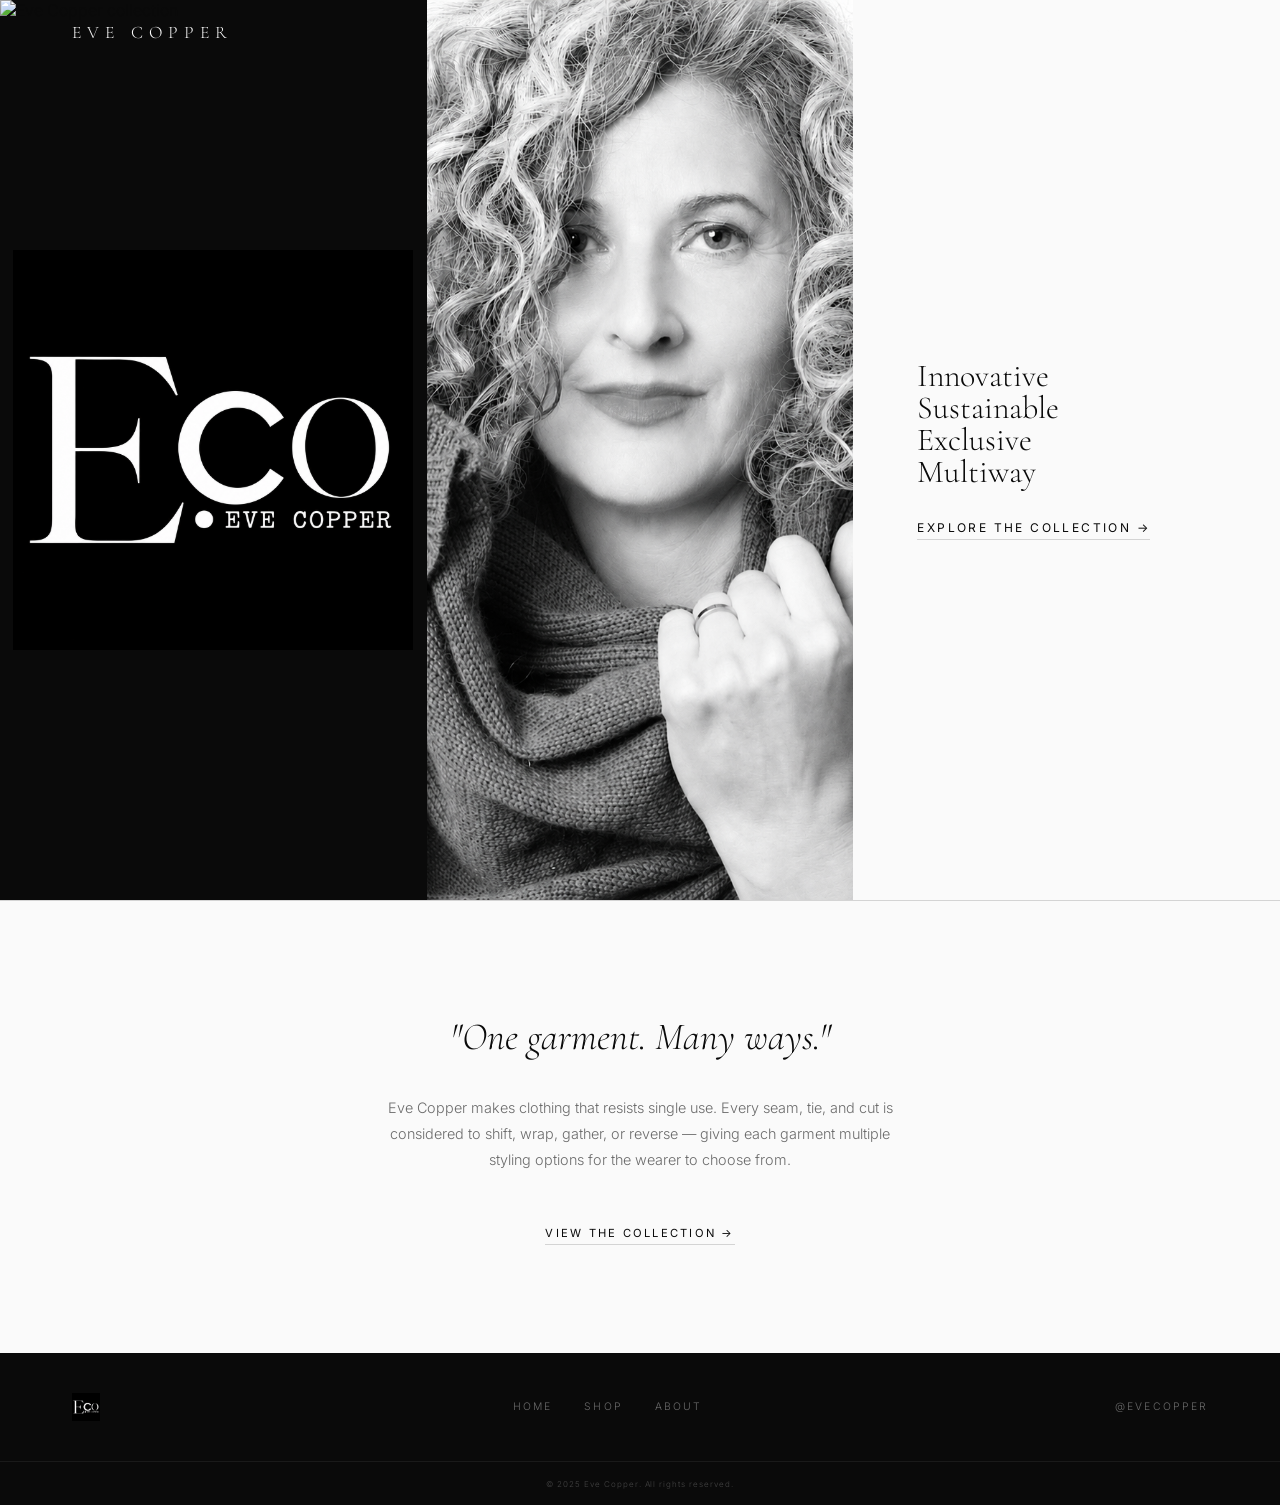
==== index.html @ e7445c1d "Remove preview strip section from index.html Removed the preview strip section from the HTML." ====
<!DOCTYPE html>
<html lang="en">
<head>
  <meta charset="UTF-8">
  <meta name="viewport" content="width=device-width, initial-scale=1.0">
  <meta name="description" content="Eve Copper — Multiwear fashion. Each piece designed to be worn multiple ways.">
  <title>Eve Copper</title>
  <link rel="preconnect" href="https://fonts.googleapis.com">
  <link rel="preconnect" href="https://fonts.gstatic.com" crossorigin>
  <link href="https://fonts.googleapis.com/css2?family=Cormorant+Garamond:ital,wght@0,300;0,400;0,500;1,300;1,400&family=Inter:wght@300;400;500&display=swap" rel="stylesheet">
  <link rel="icon" type="image/svg+xml" href="favicon.svg">
  <link rel="stylesheet" href="css/style.css">
</head>
<body>

  <header>
    <nav class="site-nav site-nav--transparent" aria-label="Main navigation">
      <div class="nav-inner">
        <a href="index.html" class="nav-logo">Eve Copper</a>
        <div class="nav-links">
          <a href="shop.html">Shop</a>
          <a href="about.html">About</a>
        </div>
      </div>
    </nav>
  </header>

  <main>

    <!-- Hero -->
    <section class="hero" aria-label="Hero">
      <div class="hero-image">
        <img
          src="https://placehold.co/900x1200/111111/111111?text=."
          alt="Eve Copper collection"
          width="900"
          height="1200">
        <div class="hero-logo-overlay">
          <img src="images/logo-white.png" alt="Eve Copper">
        </div>
      </div>
      <div class="hero-portrait">
        <img src="images/eve1-white.png" alt="Eve Copper, designer" width="600" height="600">
      </div>
      <div class="hero-text">
        <h1 class="hero-title">Innovative<br>Sustainable<br>Exclusive<br>Multiway</h1>
        <a href="shop.html" class="hero-cta">Explore the Collection →</a>
      </div>
    </section>

    <!-- Concept -->
    <section class="concept-section">
      <blockquote class="concept-quote">"One garment. Many ways."</blockquote>
      <p class="concept-body">Eve Copper makes clothing that resists single use. Every seam, tie, and cut is considered to shift, wrap, gather, or reverse — giving each garment multiple styling options for the wearer to choose from.</p>
      <a href="shop.html" class="concept-link">View the Collection →</a>
    </section>

  </main>

  <footer class="site-footer">
    <div class="footer-inner">
      <a href="index.html" class="footer-brand">
        <img src="images/logo-white.png" alt="Eve Copper">
      </a>
      <nav class="footer-nav" aria-label="Footer navigation">
        <a href="index.html">Home</a>
        <a href="shop.html">Shop</a>
        <a href="about.html">About</a>
      </nav>
      <a href="https://instagram.com/evecopper" target="_blank" rel="noopener noreferrer" class="footer-instagram">@evecopper</a>
    </div>
    <div class="footer-legal">
      <small>© 2025 Eve Copper. All rights reserved.</small>
    </div>
  </footer>

</body>
</html>
---- css/style.css ----
/* ========================
   1. CSS Custom Properties
   ======================== */
:root {
  --black:  #0a0a0a;
  --white:  #fafafa;
  --grey-1: #1a1a1a;
  --grey-2: #6b6b6b;
  --grey-3: #d4d4d4;
  --grey-4: #f0f0f0;
  --font-serif: 'Cormorant Garamond', Georgia, serif;
  --font-sans:  'Inter', system-ui, sans-serif;
}

/* ========================
   2. Reset & Base
   ======================== */
*, *::before, *::after {
  box-sizing: border-box;
}

body {
  margin: 0;
  font-family: var(--font-sans);
  font-weight: 300;
  color: var(--black);
  background: var(--white);
  -webkit-font-smoothing: antialiased;
}

img {
  max-width: 100%;
  display: block;
}

a {
  color: inherit;
  text-decoration: none;
}

ul, ol {
  list-style: none;
  margin: 0;
  padding: 0;
}

h1, h2, h3, h4, h5, h6 {
  margin: 0;
  font-weight: 300;
}

p {
  margin: 0;
}

button {
  cursor: pointer;
}

/* ========================
   3. Typography Scale
   ======================== */
/* Headings use serif; body uses sans. See component sections for specifics. */

/* ========================
   4. Utility Classes
   ======================== */
.visually-hidden {
  position: absolute;
  width: 1px;
  height: 1px;
  padding: 0;
  margin: -1px;
  overflow: hidden;
  clip: rect(0, 0, 0, 0);
  white-space: nowrap;
  border: 0;
}

/* ========================
   5. Navigation
   ======================== */
.site-nav {
  width: 100%;
  height: 4rem;
  z-index: 100;
}

.site-nav--transparent {
  position: absolute;
  top: 0;
  left: 0;
  color: var(--white);
}

.site-nav--solid {
  position: sticky;
  top: 0;
  background: var(--white);
  border-bottom: 1px solid var(--grey-3);
  color: var(--black);
}

.nav-inner {
  max-width: 1200px;
  margin: 0 auto;
  padding: 0 2rem;
  height: 100%;
  display: flex;
  justify-content: space-between;
  align-items: center;
}

.nav-logo {
  font-family: var(--font-serif);
  font-weight: 300;
  font-size: 1.1rem;
  letter-spacing: 0.35em;
  text-transform: uppercase;
  color: inherit;
}

.nav-links {
  display: flex;
  gap: 2.5rem;
  align-items: center;
}

.nav-links a {
  font-family: var(--font-sans);
  font-weight: 400;
  font-size: 0.7rem;
  letter-spacing: 0.15em;
  text-transform: uppercase;
  color: inherit;
  transition: opacity 0.2s ease;
  padding-bottom: 2px;
}

.nav-links a:hover {
  opacity: 0.6;
}

.nav-links a.active {
  border-bottom: 1px solid currentColor;
}

/* ========================
   6. Hero (index.html)
   ======================== */
.hero {
  display: grid;
  grid-template-columns: 1fr 1fr 1fr;
  height: 100vh;
  min-height: 600px;
}

.hero-portrait {
  overflow: hidden;
  background: var(--white);
}

.hero-portrait img {
  width: 100%;
  height: 100%;
  object-fit: cover;
  object-position: center top;
  display: block;
}

.hero-image {
  position: relative;
  overflow: hidden;
  background: var(--black);
}

.hero-image img {
  width: 100%;
  height: 100%;
  object-fit: cover;
}

.hero-logo-overlay {
  position: absolute;
  inset: 0;
  display: flex;
  align-items: center;
  justify-content: center;
  pointer-events: none;
}

.hero-logo-overlay img {
  height: 25rem;
  width: auto;
  object-fit: contain;
}

.hero-text {
  display: flex;
  flex-direction: column;
  justify-content: center;
  padding: 4rem;
  background: var(--white);
}

.hero-overline {
  font-family: var(--font-sans);
  font-weight: 300;
  font-size: 0.65rem;
  letter-spacing: 0.3em;
  text-transform: uppercase;
  color: var(--grey-2);
  margin-bottom: 1.5rem;
}

.hero-title {
  font-family: var(--font-serif);
  font-weight: 300;
  font-style: normal;
  font-size: clamp(2rem, 2.5vw, 3rem);
  line-height: 1.0;
  color: var(--black);
  margin-bottom: 2rem;
}

.hero-body {
  font-family: var(--font-sans);
  font-weight: 300;
  font-size: 0.95rem;
  line-height: 1.7;
  color: var(--grey-2);
  max-width: 340px;
  margin-bottom: 3rem;
}

.hero-cta {
  display: inline-flex;
  align-items: center;
  gap: 0.5rem;
  font-family: var(--font-sans);
  font-weight: 400;
  font-size: 0.75rem;
  letter-spacing: 0.2em;
  text-transform: uppercase;
  color: var(--black);
  border-bottom: 1px solid var(--grey-3);
  padding-bottom: 0.25rem;
  transition: border-color 0.2s ease, gap 0.2s ease;
  align-self: flex-start;
}

.hero-cta:hover {
  border-color: var(--black);
  gap: 0.75rem;
}

/* ========================
   7. Home: Concept Section
   ======================== */
.concept-section {
  padding: 7rem 2rem;
  text-align: center;
  border-top: 1px solid var(--grey-3);
}

.concept-quote {
  font-family: var(--font-serif);
  font-weight: 300;
  font-style: italic;
  font-size: clamp(1.8rem, 3vw, 2.8rem);
  line-height: 1.3;
  color: var(--black);
  margin: 0 0 2rem;
}

.concept-body {
  font-family: var(--font-sans);
  font-weight: 300;
  font-size: 0.9rem;
  line-height: 1.8;
  color: var(--grey-2);
  max-width: 520px;
  margin: 0 auto 3rem;
}

.concept-link {
  font-family: var(--font-sans);
  font-weight: 400;
  font-size: 0.7rem;
  letter-spacing: 0.2em;
  text-transform: uppercase;
  color: var(--black);
  border-bottom: 1px solid var(--grey-3);
  padding-bottom: 0.25rem;
  transition: border-color 0.2s ease;
}

.concept-link:hover {
  border-color: var(--black);
}

/* ========================
   8. Home: Preview Strip
   ======================== */
.preview-strip {
  padding: 0 2rem 6rem;
}

.preview-strip-heading {
  font-family: var(--font-sans);
  font-weight: 300;
  font-size: 0.65rem;
  letter-spacing: 0.3em;
  text-transform: uppercase;
  color: var(--grey-2);
  text-align: center;
  margin-bottom: 2rem;
}

.preview-grid {
  display: grid;
  grid-template-columns: repeat(3, 1fr);
  gap: 1.5rem;
  max-width: 1200px;
  margin: 0 auto;
}

.preview-item {
  display: block;
  aspect-ratio: 3 / 4;
  overflow: hidden;
  background: var(--grey-1);
}

.preview-item img {
  width: 100%;
  height: 100%;
  object-fit: cover;
  transition: transform 0.5s ease;
}

.preview-item:hover img {
  transform: scale(1.03);
}

/* ========================
   9. Shop Page
   ======================== */
.shop-header {
  text-align: center;
  padding: 5rem 2rem 3rem;
  border-bottom: 1px solid var(--grey-3);
  margin-bottom: 4rem;
}

.shop-title {
  font-family: var(--font-serif);
  font-weight: 300;
  font-size: clamp(2.5rem, 4vw, 3.5rem);
  letter-spacing: 0.05em;
  margin-bottom: 0.75rem;
}

.shop-subtitle {
  font-family: var(--font-sans);
  font-weight: 300;
  font-size: 0.7rem;
  letter-spacing: 0.3em;
  text-transform: uppercase;
  color: var(--grey-2);
}

.products-grid {
  display: grid;
  grid-template-columns: repeat(2, 1fr);
  gap: 5rem 4rem;
  max-width: 1200px;
  margin: 0 auto;
  padding: 0 2rem 7rem;
}

/* ========================
   10. Carousel Component
   ======================== */
.product-carousel {
  position: relative;
  margin-bottom: 1.5rem;
}

.carousel-track-container {
  position: relative;
  aspect-ratio: 4 / 5;
  overflow: hidden;
  background: var(--grey-1);
}

.carousel-track {
  height: 100%;
}

.carousel-slide {
  position: absolute;
  inset: 0;
  opacity: 0;
  transition: opacity 0.45s ease;
  pointer-events: none;
}

.carousel-slide.active {
  opacity: 1;
  pointer-events: auto;
}

.carousel-slide img {
  width: 100%;
  height: 100%;
  object-fit: cover;
  display: block;
}

.slide-label {
  position: absolute;
  bottom: 0;
  left: 0;
  right: 0;
  background: rgba(10, 10, 10, 0.6);
  color: var(--grey-3);
  font-family: var(--font-sans);
  font-size: 0.6rem;
  font-weight: 300;
  letter-spacing: 0.2em;
  text-transform: uppercase;
  padding: 0.6rem 1rem;
  pointer-events: none;
}

.carousel-controls {
  position: absolute;
  top: 50%;
  left: 0;
  right: 0;
  transform: translateY(-50%);
  display: flex;
  justify-content: space-between;
  padding: 0 0.75rem;
  pointer-events: none;
  z-index: 5;
}

.carousel-btn {
  pointer-events: auto;
  background: rgba(10, 10, 10, 0.45);
  border: 1px solid rgba(212, 212, 212, 0.25);
  color: var(--white);
  width: 2.25rem;
  height: 2.25rem;
  border-radius: 0;
  font-size: 1.4rem;
  line-height: 1;
  cursor: pointer;
  display: flex;
  align-items: center;
  justify-content: center;
  transition: background 0.2s ease, border-color 0.2s ease;
  font-family: var(--font-sans);
}

.carousel-btn:hover,
.carousel-btn:focus-visible {
  background: rgba(10, 10, 10, 0.85);
  border-color: rgba(212, 212, 212, 0.6);
  outline: none;
}

.carousel-dots {
  display: flex;
  gap: 0.5rem;
  justify-content: center;
  padding: 0.75rem 0 0;
}

.carousel-dot {
  width: 5px;
  height: 5px;
  border-radius: 50%;
  background: var(--grey-3);
  border: none;
  cursor: pointer;
  padding: 0;
  transition: background 0.2s ease, transform 0.2s ease;
}

.carousel-dot.active {
  background: var(--black);
  transform: scale(1.4);
}

.carousel-dot:focus-visible {
  outline: 2px solid var(--black);
  outline-offset: 3px;
}

/* ========================
   Product Info
   ======================== */
.product-info {
  padding-top: 0.25rem;
}

.product-name {
  font-family: var(--font-serif);
  font-weight: 400;
  font-size: 1.35rem;
  letter-spacing: 0.02em;
  margin-bottom: 0.5rem;
}

.product-tagline {
  font-family: var(--font-sans);
  font-weight: 300;
  font-size: 0.8rem;
  line-height: 1.65;
  color: var(--grey-2);
  margin-bottom: 0.75rem;
}

.product-price {
  font-family: var(--font-sans);
  font-weight: 400;
  font-size: 0.85rem;
  letter-spacing: 0.05em;
  color: var(--black);
  margin-bottom: 0.4rem;
}

.product-looks-label {
  font-family: var(--font-sans);
  font-weight: 300;
  font-size: 0.65rem;
  letter-spacing: 0.2em;
  text-transform: uppercase;
  color: var(--grey-2);
}

/* ========================
   11. About Page
   ======================== */
.about-intro {
  display: grid;
  grid-template-columns: 1fr 1fr;
  min-height: 85vh;
}

.about-portrait {
  overflow: hidden;
  background: var(--grey-1);
}

.about-portrait img {
  width: 100%;
  height: 100%;
  object-fit: cover;
}

.about-text {
  display: flex;
  flex-direction: column;
  justify-content: center;
  padding: 5rem 4rem;
}

.about-overline {
  font-family: var(--font-sans);
  font-weight: 300;
  font-size: 0.65rem;
  letter-spacing: 0.3em;
  text-transform: uppercase;
  color: var(--grey-2);
  margin-bottom: 1.5rem;
}

.about-name {
  font-family: var(--font-serif);
  font-weight: 300;
  font-style: italic;
  font-size: clamp(3rem, 4vw, 4.5rem);
  line-height: 1.05;
  margin-bottom: 2.5rem;
}

.about-bio {
  font-family: var(--font-sans);
  font-weight: 300;
  font-size: 0.9rem;
  line-height: 1.8;
  color: var(--grey-2);
  margin-bottom: 1.25rem;
}

.values-strip {
  background: var(--grey-4);
  padding: 5rem 2rem;
}

.values-grid {
  display: grid;
  grid-template-columns: repeat(3, 1fr);
  gap: 3rem;
  max-width: 1000px;
  margin: 0 auto;
  text-align: center;
}

.value-title {
  font-family: var(--font-serif);
  font-weight: 400;
  font-size: 1.1rem;
  letter-spacing: 0.05em;
  margin-bottom: 0.75rem;
}

.value-body {
  font-family: var(--font-sans);
  font-weight: 300;
  font-size: 0.8rem;
  line-height: 1.7;
  color: var(--grey-2);
}

.social-cta {
  background: var(--grey-1);
  color: var(--white);
  text-align: center;
  padding: 6rem 2rem;
}

.social-cta-heading {
  font-family: var(--font-serif);
  font-weight: 300;
  font-style: italic;
  font-size: clamp(2rem, 3.5vw, 2.8rem);
  margin-bottom: 1.25rem;
}

.social-cta-sub {
  font-family: var(--font-sans);
  font-weight: 300;
  font-size: 0.8rem;
  letter-spacing: 0.1em;
  color: var(--grey-3);
  margin-bottom: 1.5rem;
}

.social-cta-link {
  display: inline-block;
  font-family: var(--font-sans);
  font-weight: 300;
  font-size: 0.75rem;
  letter-spacing: 0.2em;
  text-transform: uppercase;
  color: var(--grey-3);
  border-bottom: 1px solid var(--grey-2);
  padding-bottom: 0.2rem;
  transition: color 0.2s ease, border-color 0.2s ease;
}

.social-cta-link:hover {
  color: var(--white);
  border-color: var(--white);
}

/* ========================
   12. Footer
   ======================== */
.site-footer {
  background: var(--black);
  color: var(--grey-2);
}

.footer-inner {
  max-width: 1200px;
  margin: 0 auto;
  padding: 2.5rem 2rem;
  display: flex;
  justify-content: space-between;
  align-items: center;
}

.footer-brand {
  display: flex;
  align-items: center;
}

.footer-brand img {
  height: 1.75rem;
  width: auto;
  display: block;
  object-fit: contain;
}

.footer-nav {
  display: flex;
  gap: 2rem;
}

.footer-nav a,
.footer-instagram {
  font-family: var(--font-sans);
  font-weight: 300;
  font-size: 0.65rem;
  letter-spacing: 0.2em;
  text-transform: uppercase;
  color: var(--grey-2);
  transition: color 0.2s ease;
}

.footer-nav a:hover,
.footer-instagram:hover {
  color: var(--white);
}

.footer-legal {
  border-top: 1px solid var(--grey-1);
  text-align: center;
  padding: 1rem 2rem;
  font-family: var(--font-sans);
  font-weight: 300;
  font-size: 0.6rem;
  letter-spacing: 0.1em;
  color: #444;
}

/* ========================
   13. Responsive Breakpoints
   ======================== */
@media (max-width: 768px) {
  /* Hero */
  .hero {
    grid-template-columns: 1fr;
    height: auto;
  }

  .hero-image {
    height: 60vh;
  }

  .hero-text {
    padding: 3rem 1.5rem;
    text-align: center;
    align-items: center;
  }

  .hero-cta {
    align-self: auto;
  }

  .hero-body {
    max-width: 100%;
  }

  .hero-portrait {
    height: 70vw;
    max-height: 480px;
  }

  /* Home preview */
  .preview-grid {
    grid-template-columns: 1fr 1fr;
    gap: 1rem;
  }

  /* About */
  .about-intro {
    grid-template-columns: 1fr;
    min-height: auto;
  }

  .about-portrait {
    height: 65vw;
    min-height: 300px;
  }

  .about-text {
    padding: 3rem 1.5rem;
  }

  .values-grid {
    grid-template-columns: 1fr;
    gap: 2.5rem;
  }

  /* Shop */
  .products-grid {
    grid-template-columns: 1fr;
    gap: 4rem;
    padding: 0 1.5rem 5rem;
  }

  /* Footer */
  .footer-inner {
    flex-direction: column;
    gap: 1.5rem;
    text-align: center;
  }

  .footer-nav {
    gap: 1.5rem;
  }
}

@media (max-width: 480px) {
  .nav-logo {
    font-size: 0.9rem;
  }

  .nav-links a {
    font-size: 0.65rem;
  }

  .hero-text {
    padding: 2.5rem 1.25rem;
  }

  .concept-section {
    padding: 4rem 1.25rem;
  }

  .preview-strip {
    padding: 0 1.25rem 4rem;
  }

  .preview-grid {
    grid-template-columns: 1fr;
    max-width: 340px;
    margin-left: auto;
    margin-right: auto;
  }

  .shop-header {
    padding: 3rem 1.25rem 2rem;
  }

  .products-grid {
    padding: 0 1.25rem 4rem;
    gap: 3rem;
  }

  .about-text {
    padding: 2.5rem 1.25rem;
  }

  .values-strip {
    padding: 3.5rem 1.25rem;
  }
}
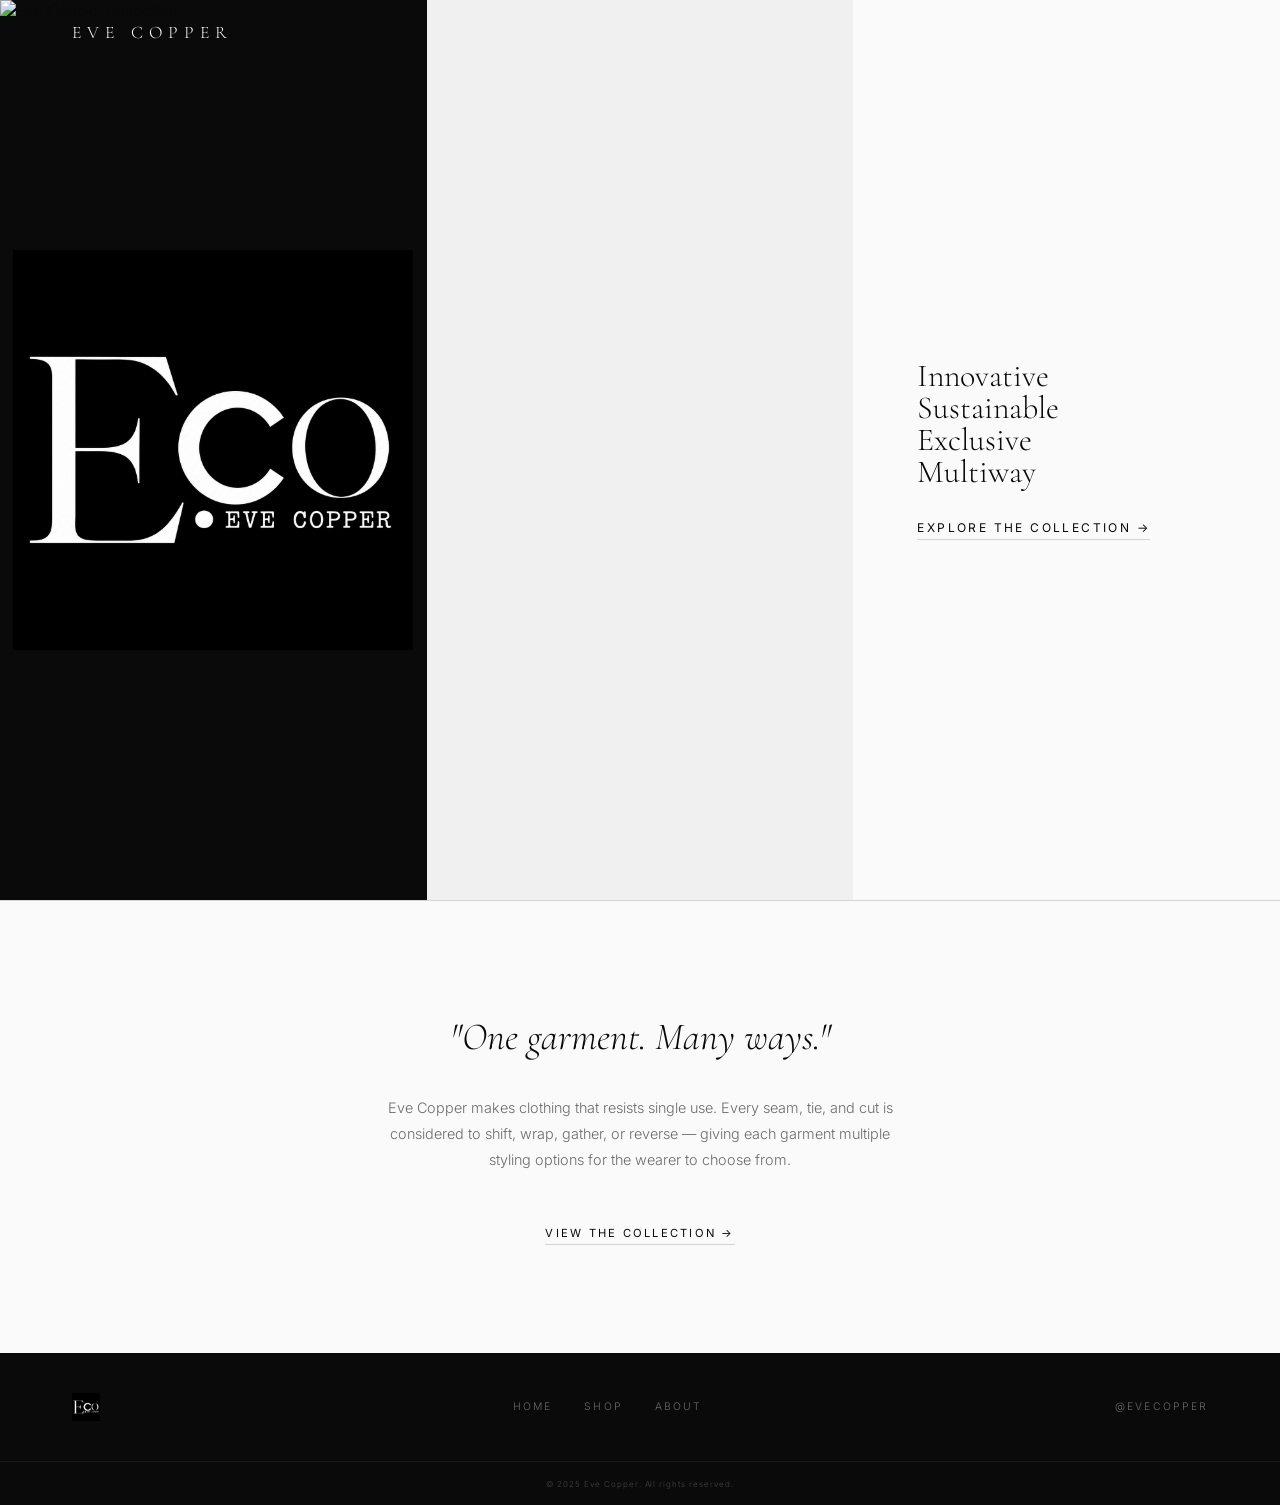
==== commit e18a2cc9: "Use Cleo rotation on homepage" ====
--- a/index.html
+++ b/index.html
@@ -39,8 +39,16 @@
           <img src="images/logo-white.png" alt="Eve Copper">
         </div>
       </div>
-      <div class="hero-portrait">
-        <img src="images/eve1-white.png" alt="Eve Copper, designer" width="600" height="600">
+      <div class="hero-portrait hero-portrait--slideshow" aria-label="Cleo garment collection">
+        <img class="hero-portrait-slide" src="images/cat/cleo/IMG_6303.jpeg" alt="Cleo garment look 1" width="900" height="1200">
+        <img class="hero-portrait-slide" src="images/cat/cleo/IMG_6311.JPG" alt="Cleo garment look 2" width="900" height="1200">
+        <img class="hero-portrait-slide" src="images/cat/cleo/IMG_6315.JPG" alt="Cleo garment look 3" width="900" height="1200">
+        <img class="hero-portrait-slide" src="images/cat/cleo/IMG_6322.JPG" alt="Cleo garment look 4" width="900" height="1200">
+        <img class="hero-portrait-slide" src="images/cat/cleo/IMG_6324.JPG" alt="Cleo garment look 5" width="900" height="1200">
+        <img class="hero-portrait-slide" src="images/cat/cleo/IMG_6328.JPG" alt="Cleo garment look 6" width="900" height="1200">
+        <img class="hero-portrait-slide" src="images/cat/cleo/IMG_6333.JPG" alt="Cleo garment look 7" width="900" height="1200">
+        <img class="hero-portrait-slide" src="images/cat/cleo/IMG_6346.JPG" alt="Cleo garment look 8" width="900" height="1200">
+        <img class="hero-portrait-slide" src="images/cat/cleo/IMG_6352.JPG" alt="Cleo garment look 9" width="900" height="1200">
       </div>
       <div class="hero-text">
         <h1 class="hero-title">Innovative<br>Sustainable<br>Exclusive<br>Multiway</h1>
--- a/css/style.css
+++ b/css/style.css
@@ -156,6 +156,7 @@
 }
 
 .hero-portrait {
+  position: relative;
   overflow: hidden;
   background: var(--white);
 }
@@ -168,6 +169,53 @@
   display: block;
 }
 
+.hero-portrait--slideshow {
+  background: var(--grey-4);
+}
+
+.hero-portrait--slideshow .hero-portrait-slide {
+  position: absolute;
+  inset: 0;
+  opacity: 0;
+  animation: heroPortraitFade 54s ease-in-out infinite;
+}
+
+.hero-portrait--slideshow .hero-portrait-slide:nth-child(1) {
+  animation-delay: 0s;
+}
+
+.hero-portrait--slideshow .hero-portrait-slide:nth-child(2) {
+  animation-delay: -48s;
+}
+
+.hero-portrait--slideshow .hero-portrait-slide:nth-child(3) {
+  animation-delay: -42s;
+}
+
+.hero-portrait--slideshow .hero-portrait-slide:nth-child(4) {
+  animation-delay: -36s;
+}
+
+.hero-portrait--slideshow .hero-portrait-slide:nth-child(5) {
+  animation-delay: -30s;
+}
+
+.hero-portrait--slideshow .hero-portrait-slide:nth-child(6) {
+  animation-delay: -24s;
+}
+
+.hero-portrait--slideshow .hero-portrait-slide:nth-child(7) {
+  animation-delay: -18s;
+}
+
+.hero-portrait--slideshow .hero-portrait-slide:nth-child(8) {
+  animation-delay: -12s;
+}
+
+.hero-portrait--slideshow .hero-portrait-slide:nth-child(9) {
+  animation-delay: -6s;
+}
+
 .hero-image {
   position: relative;
   overflow: hidden;
@@ -254,6 +302,32 @@
   gap: 0.75rem;
 }
 
+@keyframes heroPortraitFade {
+  0%,
+  7% {
+    opacity: 1;
+  }
+
+  11%,
+  96% {
+    opacity: 0;
+  }
+
+  100% {
+    opacity: 1;
+  }
+}
+
+@media (prefers-reduced-motion: reduce) {
+  .hero-portrait--slideshow .hero-portrait-slide {
+    animation: none;
+  }
+
+  .hero-portrait--slideshow .hero-portrait-slide:first-child {
+    opacity: 1;
+  }
+}
+
 /* ========================
    7. Home: Concept Section
    ======================== */
@@ -302,46 +376,7 @@
 /* ========================
    8. Home: Preview Strip
    ======================== */
-.preview-strip {
-  padding: 0 2rem 6rem;
-}
-
-.preview-strip-heading {
-  font-family: var(--font-sans);
-  font-weight: 300;
-  font-size: 0.65rem;
-  letter-spacing: 0.3em;
-  text-transform: uppercase;
-  color: var(--grey-2);
-  text-align: center;
-  margin-bottom: 2rem;
-}
-
-.preview-grid {
-  display: grid;
-  grid-template-columns: repeat(3, 1fr);
-  gap: 1.5rem;
-  max-width: 1200px;
-  margin: 0 auto;
-}
-
-.preview-item {
-  display: block;
-  aspect-ratio: 3 / 4;
-  overflow: hidden;
-  background: var(--grey-1);
-}
-
-.preview-item img {
-  width: 100%;
-  height: 100%;
-  object-fit: cover;
-  transition: transform 0.5s ease;
-}
-
-.preview-item:hover img {
-  transform: scale(1.03);
-}
+/* REMOVED */
 
 /* ========================
    9. Shop Page
@@ -744,6 +779,11 @@
     height: 60vh;
   }
 
+  .hero-logo-overlay img {
+    width: 60%;
+    height: auto;
+  }
+
   .hero-text {
     padding: 3rem 1.5rem;
     text-align: center;
@@ -761,6 +801,17 @@
   .hero-portrait {
     height: 70vw;
     max-height: 480px;
+  }
+
+  .hero-portrait--slideshow {
+    aspect-ratio: 2 / 3;
+    height: auto;
+    max-height: none;
+  }
+
+  .hero-portrait--slideshow .hero-portrait-slide {
+    object-fit: cover;
+    object-position: center;
   }
 
   /* Home preview */
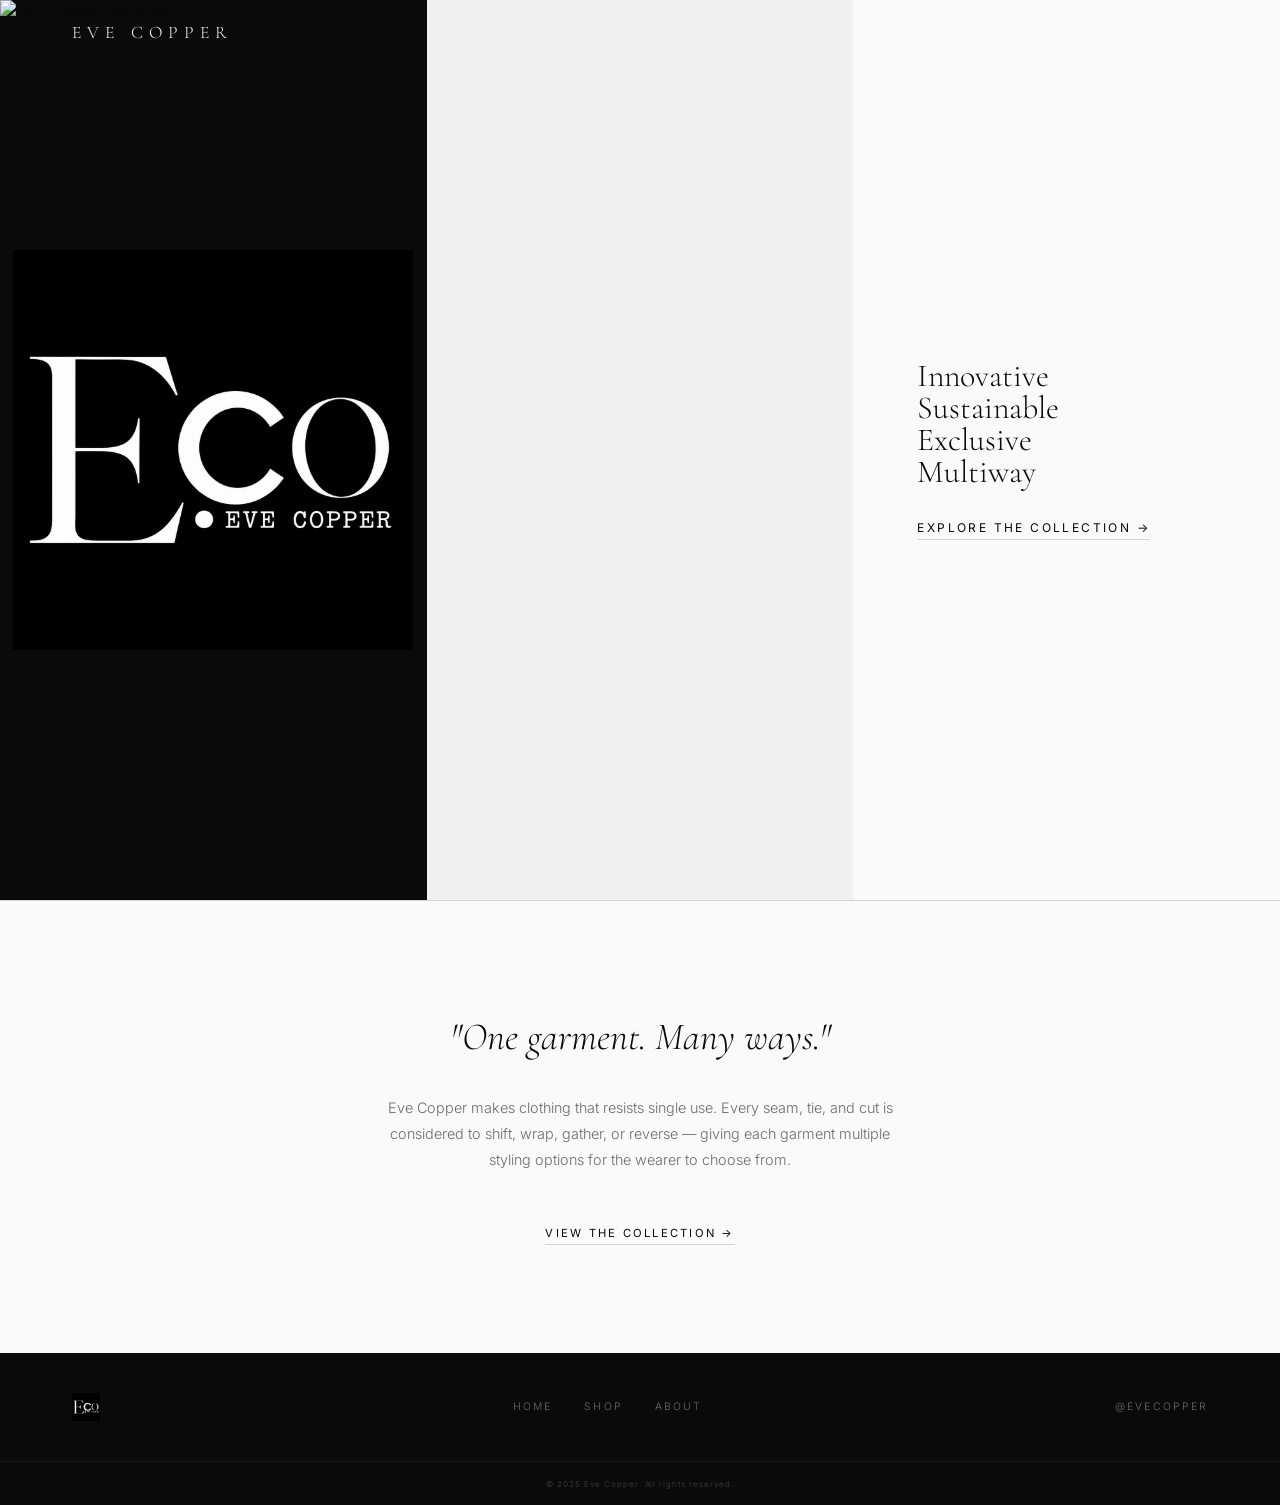
==== commit d19668aa: "Change PNG's to JPG's" ====
--- a/index.html
+++ b/index.html
@@ -36,19 +36,19 @@
           width="900"
           height="1200">
         <div class="hero-logo-overlay">
-          <img src="images/logo-white.png" alt="Eve Copper">
+          <img src="images/logo-white.jpg" alt="Eve Copper">
         </div>
       </div>
       <div class="hero-portrait hero-portrait--slideshow" aria-label="Cleo garment collection">
         <img class="hero-portrait-slide" src="images/cat/cleo/IMG_6303.jpeg" alt="Cleo garment look 1" width="900" height="1200">
-        <img class="hero-portrait-slide" src="images/cat/cleo/IMG_6311.JPG" alt="Cleo garment look 2" width="900" height="1200">
-        <img class="hero-portrait-slide" src="images/cat/cleo/IMG_6315.JPG" alt="Cleo garment look 3" width="900" height="1200">
-        <img class="hero-portrait-slide" src="images/cat/cleo/IMG_6322.JPG" alt="Cleo garment look 4" width="900" height="1200">
-        <img class="hero-portrait-slide" src="images/cat/cleo/IMG_6324.JPG" alt="Cleo garment look 5" width="900" height="1200">
-        <img class="hero-portrait-slide" src="images/cat/cleo/IMG_6328.JPG" alt="Cleo garment look 6" width="900" height="1200">
-        <img class="hero-portrait-slide" src="images/cat/cleo/IMG_6333.JPG" alt="Cleo garment look 7" width="900" height="1200">
-        <img class="hero-portrait-slide" src="images/cat/cleo/IMG_6346.JPG" alt="Cleo garment look 8" width="900" height="1200">
-        <img class="hero-portrait-slide" src="images/cat/cleo/IMG_6352.JPG" alt="Cleo garment look 9" width="900" height="1200">
+        <img class="hero-portrait-slide" src="images/cat/cleo/IMG_6311.jpeg" alt="Cleo garment look 2" width="900" height="1200">
+        <img class="hero-portrait-slide" src="images/cat/cleo/IMG_6315.jpeg" alt="Cleo garment look 3" width="900" height="1200">
+        <img class="hero-portrait-slide" src="images/cat/cleo/IMG_6322.jpeg" alt="Cleo garment look 4" width="900" height="1200">
+        <img class="hero-portrait-slide" src="images/cat/cleo/IMG_6324.jpeg" alt="Cleo garment look 5" width="900" height="1200">
+        <img class="hero-portrait-slide" src="images/cat/cleo/IMG_6328.jpeg" alt="Cleo garment look 6" width="900" height="1200">
+        <img class="hero-portrait-slide" src="images/cat/cleo/IMG_6333.jpeg" alt="Cleo garment look 7" width="900" height="1200">
+        <img class="hero-portrait-slide" src="images/cat/cleo/IMG_6346.jpeg" alt="Cleo garment look 8" width="900" height="1200">
+        <img class="hero-portrait-slide" src="images/cat/cleo/IMG_6352.jpeg" alt="Cleo garment look 9" width="900" height="1200">
       </div>
       <div class="hero-text">
         <h1 class="hero-title">Innovative<br>Sustainable<br>Exclusive<br>Multiway</h1>
@@ -68,7 +68,7 @@
   <footer class="site-footer">
     <div class="footer-inner">
       <a href="index.html" class="footer-brand">
-        <img src="images/logo-white.png" alt="Eve Copper">
+        <img src="images/logo-white.jpg" alt="Eve Copper">
       </a>
       <nav class="footer-nav" aria-label="Footer navigation">
         <a href="index.html">Home</a>
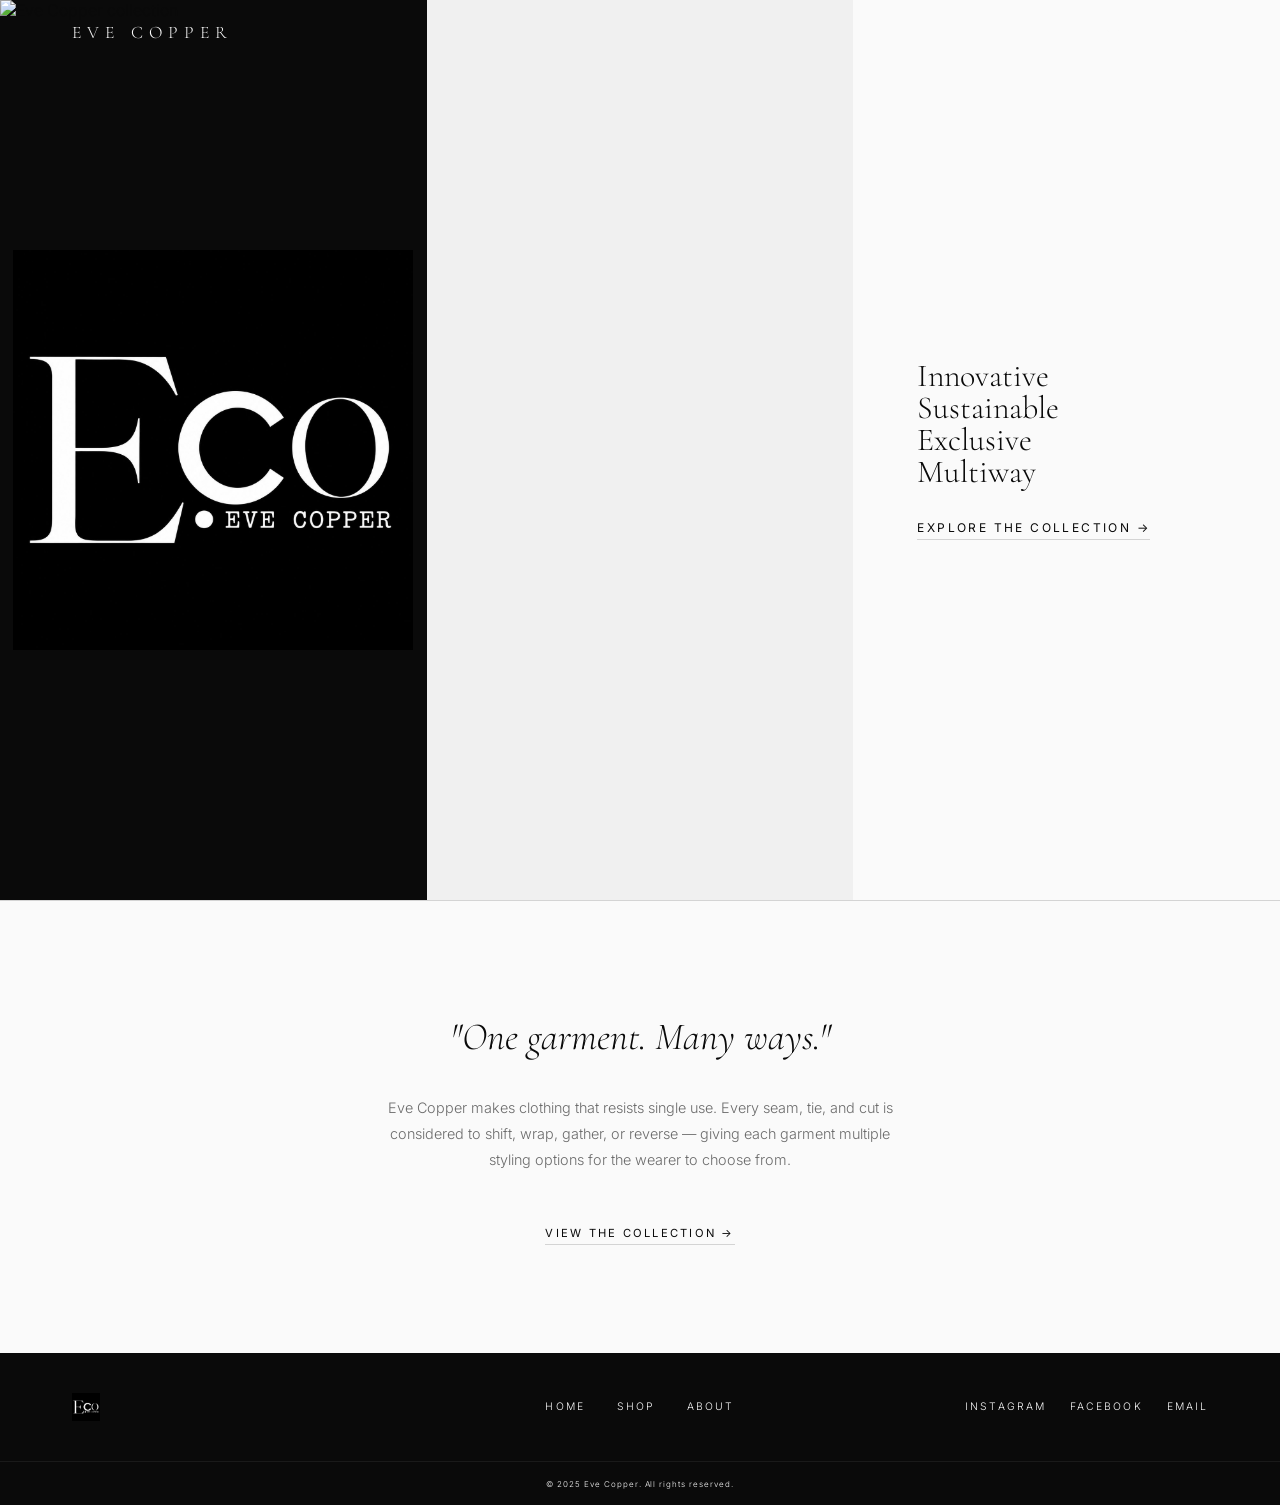
==== commit f89916a9: "Update social media links and add enquiry section on shop page" ====
--- a/index.html
+++ b/index.html
@@ -75,7 +75,11 @@
         <a href="shop.html">Shop</a>
         <a href="about.html">About</a>
       </nav>
-      <a href="https://instagram.com/evecopper" target="_blank" rel="noopener noreferrer" class="footer-instagram">@evecopper</a>
+      <nav class="footer-social" aria-label="Social and contact links">
+        <a href="https://instagram.com/evecopper" target="_blank" rel="noopener noreferrer">Instagram</a>
+        <a href="https://www.facebook.com/evecopper.co.uk" target="_blank" rel="noopener noreferrer">Facebook</a>
+        <a href="mailto:evecopperjones@gmail.com">Email</a>
+      </nav>
     </div>
     <div class="footer-legal">
       <small>© 2025 Eve Copper. All rights reserved.</small>
--- a/css/style.css
+++ b/css/style.css
@@ -403,6 +403,44 @@
   letter-spacing: 0.3em;
   text-transform: uppercase;
   color: var(--grey-2);
+}
+
+.shop-enquiry {
+  max-width: 520px;
+  margin: 2rem auto 0;
+}
+
+.shop-enquiry-text {
+  font-family: var(--font-sans);
+  font-weight: 300;
+  font-size: 0.85rem;
+  line-height: 1.7;
+  color: var(--grey-2);
+  margin-bottom: 1rem;
+}
+
+.shop-enquiry-links {
+  display: flex;
+  justify-content: center;
+  flex-wrap: wrap;
+  gap: 0.9rem 1.5rem;
+}
+
+.shop-enquiry-link {
+  display: inline-block;
+  font-family: var(--font-sans);
+  font-weight: 400;
+  font-size: 0.7rem;
+  letter-spacing: 0.2em;
+  text-transform: uppercase;
+  color: var(--black);
+  border-bottom: 1px solid var(--grey-3);
+  padding-bottom: 0.25rem;
+  transition: border-color 0.2s ease;
+}
+
+.shop-enquiry-link:hover {
+  border-color: var(--black);
 }
 
 .products-grid {
@@ -686,6 +724,13 @@
   margin-bottom: 1.5rem;
 }
 
+.social-cta-links {
+  display: flex;
+  justify-content: center;
+  flex-wrap: wrap;
+  gap: 1rem 1.75rem;
+}
+
 .social-cta-link {
   display: inline-block;
   font-family: var(--font-sans);
@@ -709,21 +754,22 @@
    ======================== */
 .site-footer {
   background: var(--black);
-  color: var(--grey-2);
+  color: var(--white);
 }
 
 .footer-inner {
   max-width: 1200px;
   margin: 0 auto;
   padding: 2.5rem 2rem;
-  display: flex;
-  justify-content: space-between;
+  display: grid;
+  grid-template-columns: 1fr auto 1fr;
   align-items: center;
 }
 
 .footer-brand {
   display: flex;
   align-items: center;
+  justify-self: start;
 }
 
 .footer-brand img {
@@ -736,21 +782,28 @@
 .footer-nav {
   display: flex;
   gap: 2rem;
+  justify-self: center;
+}
+
+.footer-social {
+  display: flex;
+  gap: 1.5rem;
+  justify-self: end;
 }
 
 .footer-nav a,
-.footer-instagram {
+.footer-social a {
   font-family: var(--font-sans);
   font-weight: 300;
   font-size: 0.65rem;
   letter-spacing: 0.2em;
   text-transform: uppercase;
-  color: var(--grey-2);
+  color: var(--white);
   transition: color 0.2s ease;
 }
 
 .footer-nav a:hover,
-.footer-instagram:hover {
+.footer-social a:hover {
   color: var(--white);
 }
 
@@ -762,7 +815,7 @@
   font-weight: 300;
   font-size: 0.6rem;
   letter-spacing: 0.1em;
-  color: #444;
+  color: var(--white);
 }
 
 /* ========================
@@ -849,6 +902,7 @@
 
   /* Footer */
   .footer-inner {
+    display: flex;
     flex-direction: column;
     gap: 1.5rem;
     text-align: center;
@@ -856,6 +910,12 @@
 
   .footer-nav {
     gap: 1.5rem;
+  }
+
+  .footer-social {
+    justify-content: center;
+    flex-wrap: wrap;
+    gap: 1rem 1.5rem;
   }
 }
 
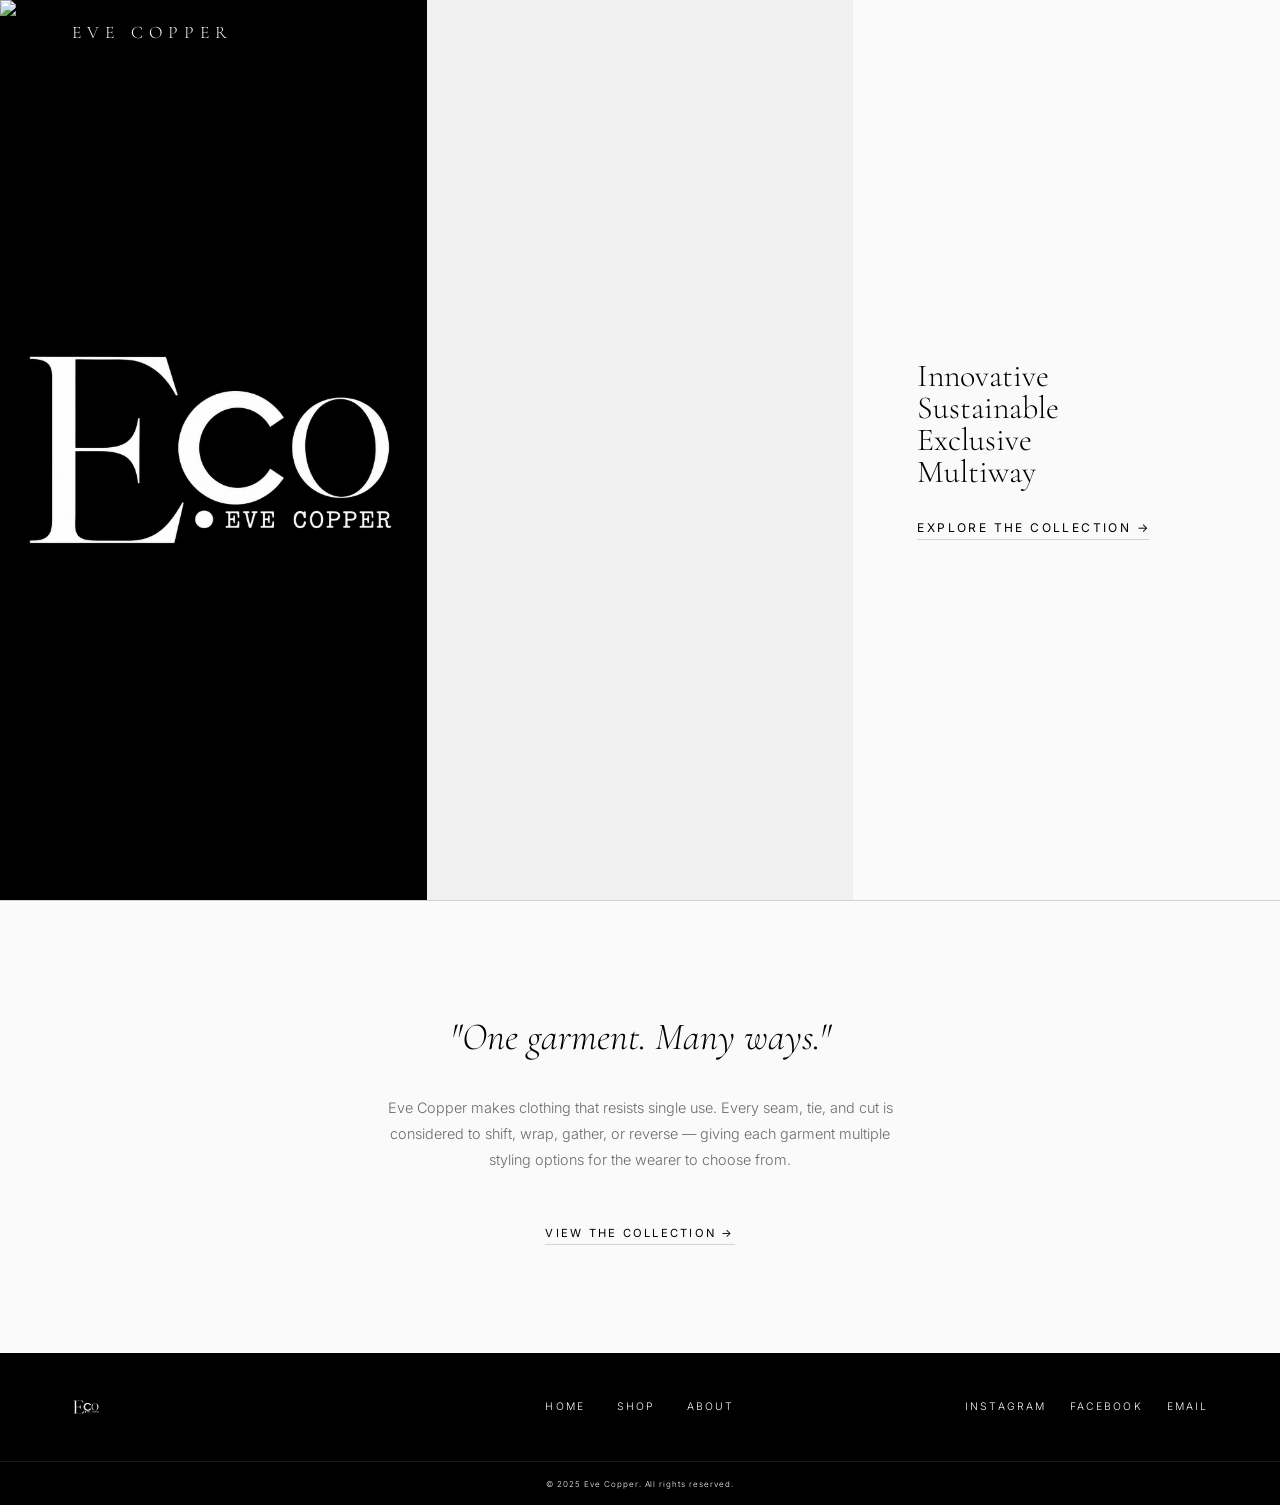
==== commit a81878f0: "Fix hero logo section background from near-black to true black --black was #0a0a0a (very dark grey) " ====
--- a/index.html
+++ b/index.html
@@ -31,7 +31,7 @@
     <section class="hero" aria-label="Hero">
       <div class="hero-image">
         <img
-          src="https://placehold.co/900x1200/111111/111111?text=."
+          src="https://placehold.co/900x1200/000000/000000?text=."
           alt="Eve Copper collection"
           width="900"
           height="1200">
@@ -40,12 +40,12 @@
         </div>
       </div>
       <div class="hero-portrait hero-portrait--slideshow" aria-label="Cleo garment collection">
-        <img class="hero-portrait-slide" src="images/cat/cleo/IMG_6303.jpeg" alt="Cleo garment look 1" width="900" height="1200">
-        <img class="hero-portrait-slide" src="images/cat/cleo/IMG_6311.jpeg" alt="Cleo garment look 2" width="900" height="1200">
+        <img class="hero-portrait-slide" src="images/cat/cleo/IMG_6328.jpeg" alt="Cleo garment look 1" width="900" height="1200">
+        <img class="hero-portrait-slide" src="images/cat/cleo/IMG_6303.jpeg" alt="Cleo garment look 2" width="900" height="1200">
         <img class="hero-portrait-slide" src="images/cat/cleo/IMG_6315.jpeg" alt="Cleo garment look 3" width="900" height="1200">
         <img class="hero-portrait-slide" src="images/cat/cleo/IMG_6322.jpeg" alt="Cleo garment look 4" width="900" height="1200">
         <img class="hero-portrait-slide" src="images/cat/cleo/IMG_6324.jpeg" alt="Cleo garment look 5" width="900" height="1200">
-        <img class="hero-portrait-slide" src="images/cat/cleo/IMG_6328.jpeg" alt="Cleo garment look 6" width="900" height="1200">
+        <img class="hero-portrait-slide" src="images/cat/cleo/IMG_6311.jpeg" alt="Cleo garment look 6" width="900" height="1200">
         <img class="hero-portrait-slide" src="images/cat/cleo/IMG_6333.jpeg" alt="Cleo garment look 7" width="900" height="1200">
         <img class="hero-portrait-slide" src="images/cat/cleo/IMG_6346.jpeg" alt="Cleo garment look 8" width="900" height="1200">
         <img class="hero-portrait-slide" src="images/cat/cleo/IMG_6352.jpeg" alt="Cleo garment look 9" width="900" height="1200">
--- a/css/style.css
+++ b/css/style.css
@@ -2,7 +2,7 @@
    1. CSS Custom Properties
    ======================== */
 :root {
-  --black:  #0a0a0a;
+  --black:  #000000;
   --white:  #fafafa;
   --grey-1: #1a1a1a;
   --grey-2: #6b6b6b;
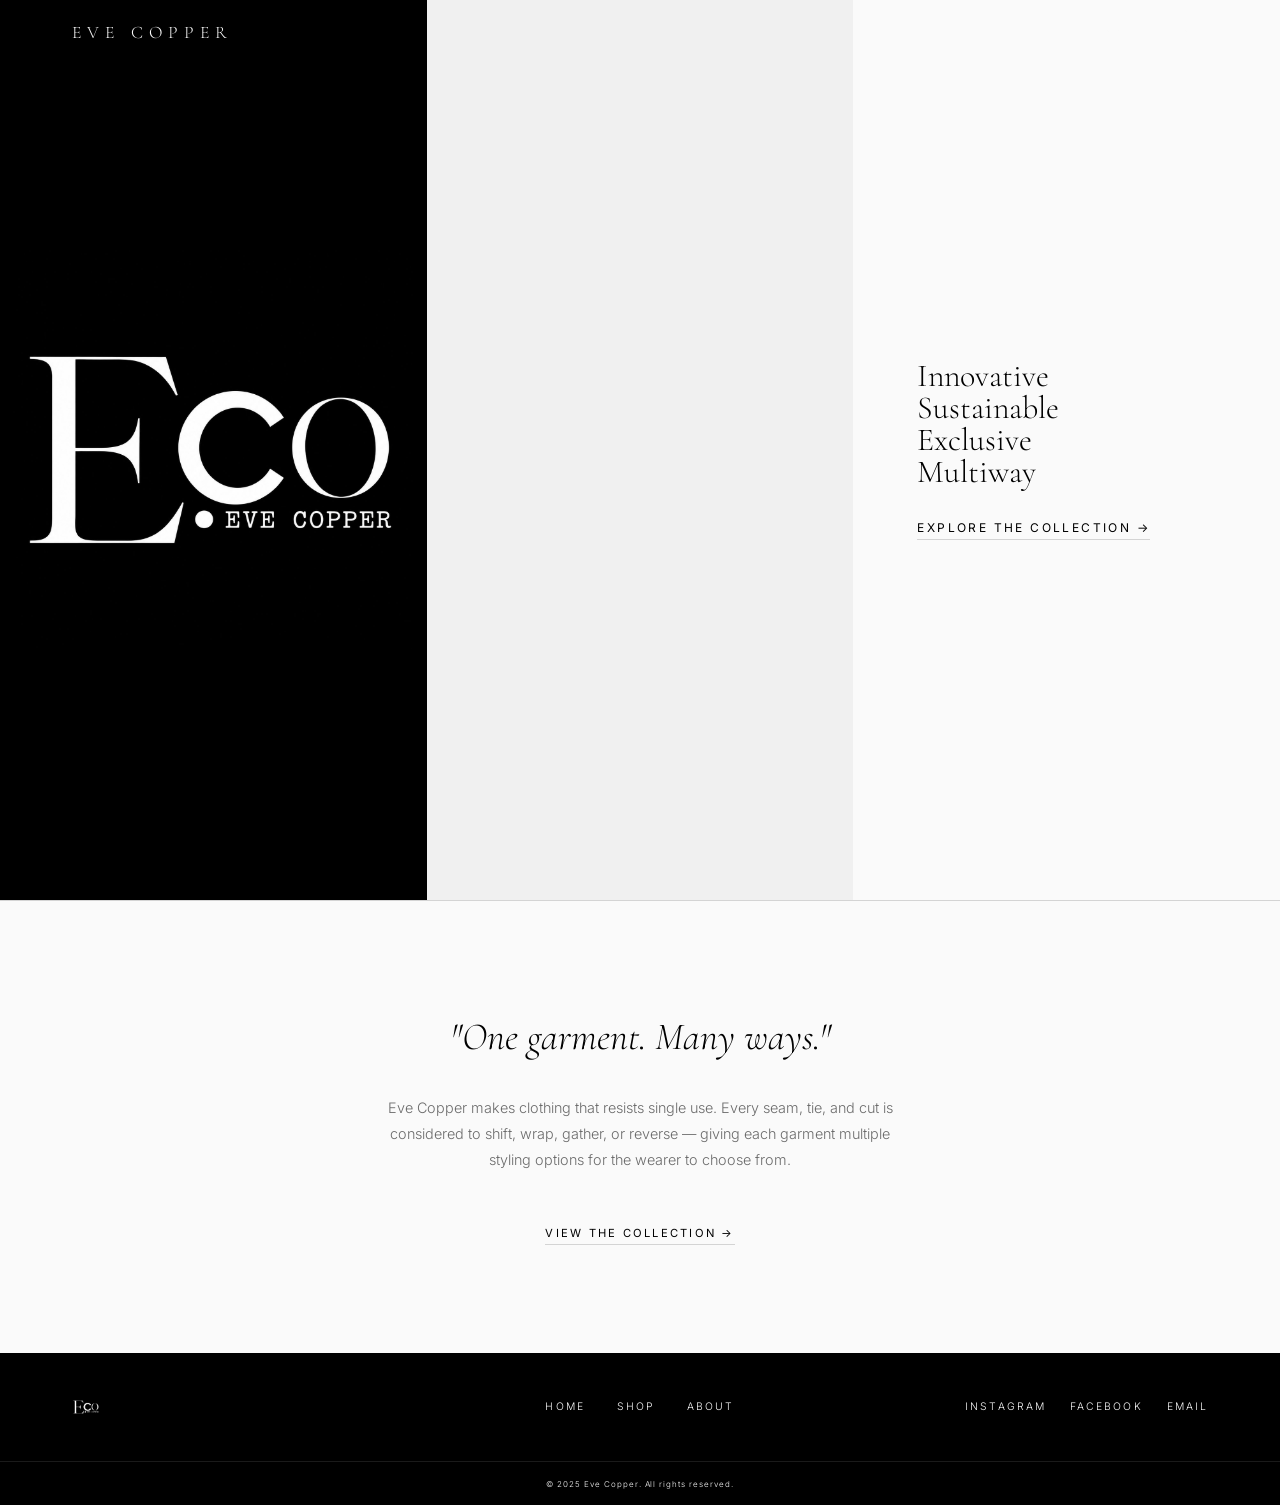
==== commit b48782a3: "Remove placeholder image from hero; logo-white.jpg already present The placehold.co img was a tempor" ====
--- a/index.html
+++ b/index.html
@@ -30,11 +30,6 @@
     <!-- Hero -->
     <section class="hero" aria-label="Hero">
       <div class="hero-image">
-        <img
-          src="https://placehold.co/900x1200/000000/000000?text=."
-          alt="Eve Copper collection"
-          width="900"
-          height="1200">
         <div class="hero-logo-overlay">
           <img src="images/logo-white.jpg" alt="Eve Copper">
         </div>
